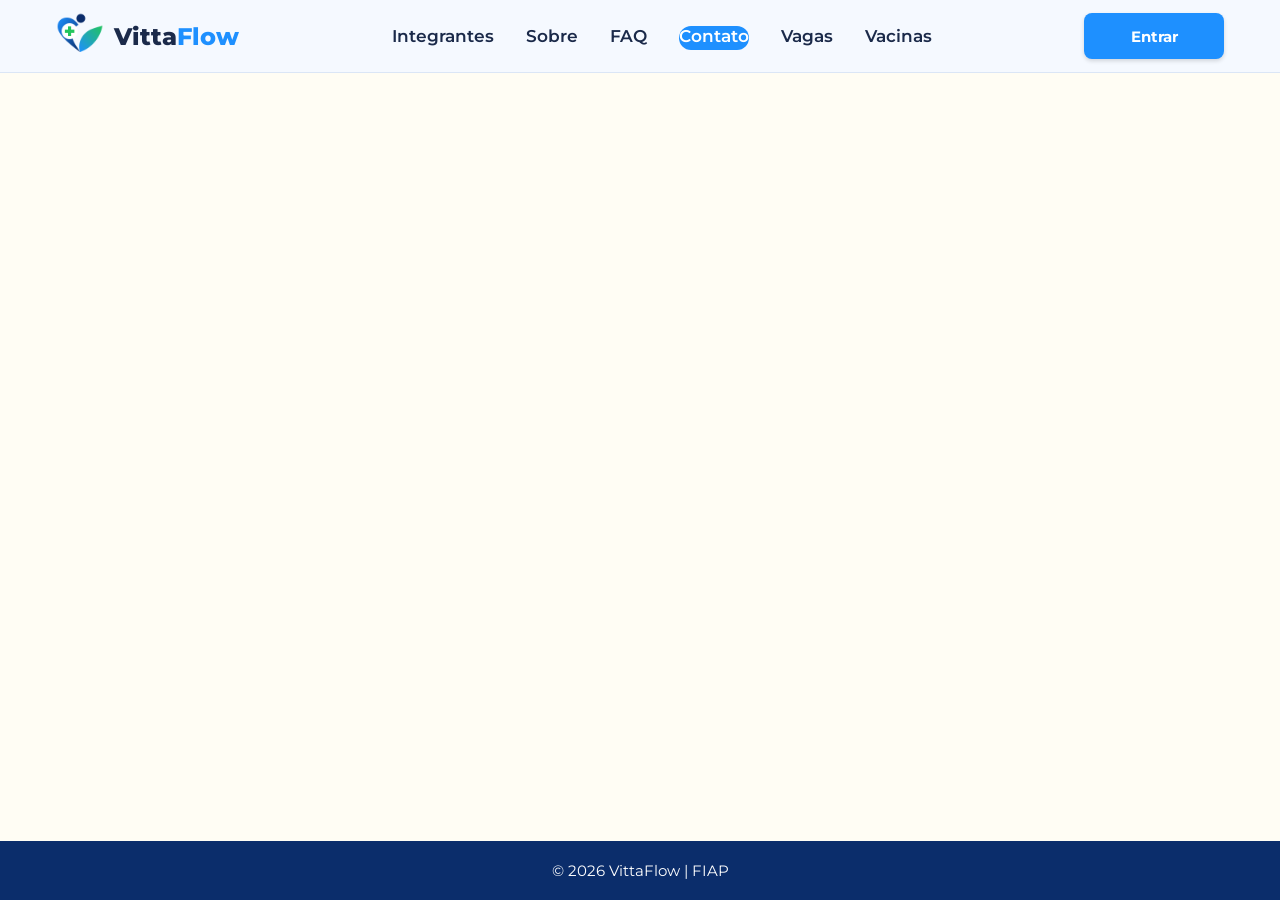
==== contato.html @ a1d6f842 "Esqueleto" ====
<!DOCTYPE html>
<html lang="pt-BR">

<head>
    <meta charset="UTF-8">
    <meta name="viewport" content="width=device-width, initial-scale=1.0">
    <link rel="stylesheet" href="./css/style.css">
    <link rel="icon" type="image/x-icon" href="img/icon.ico">
    <link rel="preconnect" href="https://fonts.googleapis.com">
    <link rel="preconnect" href="https://fonts.gstatic.com" crossorigin>
    <link href="https://fonts.googleapis.com/css2?family=Montserrat:wght@400;600;700;800&display=swap" rel="stylesheet">
    <link rel="stylesheet" href="https://cdnjs.cloudflare.com/ajax/libs/font-awesome/6.5.2/css/all.min.css">
    <title>VittaFlow - Contato</title>
</head>

<body>
    <header>
        <div class="logo">
            <a href="index.html"><img src="./assets/icons/logo.png" alt="Logo VittaFlow" class="logoImg"></a>
            <span>Vitta<p>Flow</p></span>
        </div>

        <button class="btn-menu" id="btn-menu" aria-label="Abrir menu">
            <span></span>
            <span></span>
            <span></span>
        </button>

        <nav class="menu-centro" id="menu-centro">
            <ul>
                <li><a href="./integrantes.html">Integrantes</a></li>
                <li><a href="./sobre.html">Sobre</a></li>
                <li><a href="./faq.html">FAQ</a></li>
                <li><a href="./contato.html" class="ativo">Contato</a></li>
                <li><a href="./vagas.html">Vagas</a></li>
                <li><a href="./vacinas.html">Vacinas</a></li>
            </ul>
        </nav>

        <div class="botoes-direita">
            <a href="login.html"><button>Entrar</button></a>
        </div>
    </header>

    <main>
        
    </main>

    <footer>
        <p>© 2026 VittaFlow | FIAP</p>
    </footer>

    <script src="./js/script.js"></script>
</body>

</html>
---- css/style.css ----
* {
  margin: 0;
  padding: 0;
  box-sizing: border-box;
}


:root {
  --azul-saude: #0B2D6B;
  --azul-tech: #1E90FF;
  --verde-vida: #22C55E;
  --fundo: #FFFDF4;
  --card: #FBEBC8;
  --cinza-claro: #F5F9FF;
  --branco: #ffffff;
  --texto: #1b2a4a;
  --texto-suave: #55627f;

}

body {
  font-family: "Montserrat", sans-serif;
  color: var(--texto);
  background-color: var(--fundo);
  min-height: 100vh;
  display: flex;
  flex-direction: column;
}

a {
  color: inherit;
  text-decoration: none;
}

ul {
  display: inline-flex;
  list-style: none;
}

header {
  background-color: var(--cinza-claro);
  display: flex;
  justify-content: space-between;
  align-items: center;
  width: 100%;
  padding: 12px 56px;
  border-bottom: 1px solid #dbe6f6;
}

.logo {
  display: flex;
  align-items: center;
  gap: 10px;
}

.logo span {
  display: flex;
  font-size: 1.5rem;
  font-weight: 800;
}

.logo span p {
  color: var(--azul-tech);
}

.logoImg {
  width: 3rem;
  height: auto;
}

.menu-centro {
  display: flex;
  gap: 15px;
  color: var(--texto);
}

header ul {
  gap: 32px;
  color: var(--texto);
  font-size: 17px;
  font-weight: 600;
}

.menu-centro a {
  padding-bottom: 4px;
  transition: 0.3s;
}

.menu-centro a:hover {
  color: var(--laranja);
}

.menu-centro .ativo {
  width: 10px;
  height: 10px;
  background-color: var(--azul-tech);
  color: white;
  border-radius: 25px;
}

.menu-centro .ativo:hover{
  background-color: var(--azul-saude);
  color: white;
}
.botoes-direita {
  display: flex;
  align-items: center;
}

button {
  width: 140px;
  height: 46px;
  border-radius: 8px;
  background-color: var(--azul-tech);
  font-family: inherit;
  font-size: 15px;
  color: var(--branco);
  font-weight: 700;
  cursor: pointer;
  border: none;
  box-shadow: 0 2px 4px rgba(0,0,0,0.15);
  transition: background-color 0.2s, transform 0.2s;
}

button:hover {
  background-color: #1479dc;
  transform: translateY(-2px);
}

main {
  flex: 1;
  display: flex;
  flex-direction: column;
}

.container1 {
  display: flex;
  justify-content: space-between;
  align-items: center;
  gap: 50px;
  background: linear-gradient(180deg, #ffffff 0%, #fffbe6 100%);
  padding: 60px 56px;
}

.texto {
  display: flex;
  flex-direction: column;
  max-width: 640px;
  gap: 20px;
}

.texto h1 {
  font-size: 40px;
  line-height: 1.2;
  font-weight: 800;
  color: var(--azul-saude);
}

.texto h3 {
  font-size: 20px;
  font-weight: 400;
  line-height: 1.5;
  color: var(--texto-suave);
}

footer {
  background-color: var(--azul-saude);
  color: var(--branco);
  text-align: center;
  padding: 20px;
  font-size: 14px;
}

footer p {
  margin: 0;
  font-size: 0.95rem;
}

/* =====================================================
   RESPONSIVIDADE (Menu Hambúrguer, Tablet e Mobile)
   ===================================================== */
.btn-menu {
  display: none;
  flex-direction: column;
  justify-content: center;
  align-items: center;
  gap: 5px;
  width: 44px;
  height: 44px;
  padding: 0;
  background: transparent;
  border: none;
  box-shadow: none;
  border-radius: 8px;
}

.btn-menu span {
  display: block;
  width: 24px;
  height: 3px;
  background-color: var(--texto);
  border-radius: 2px;
  transition: transform 0.3s, opacity 0.3s;
}

.btn-menu.aberto span:nth-child(1) {
  transform: translateY(8px) rotate(45deg);
}

.btn-menu.aberto span:nth-child(2) {
  opacity: 0;
}

.btn-menu.aberto span:nth-child(3) {
  transform: translateY(-8px) rotate(-45deg);
}

a:focus-visible,
button:focus-visible,
input:focus-visible {
  outline: 3px solid var(--laranja);
  outline-offset: 2px;
}

/* ===== TABLET e ABAIXO (até 991px) ===== */
@media (max-width: 991px) {
  header {
    position: relative;
    padding: 12px 24px;
  }

  .btn-menu {
    display: flex;
  }

  .menu-centro {
    display: none;
    position: absolute;
    top: 100%;
    left: 0;
    width: 100%;
    z-index: 100;
    padding: 12px 24px 20px;
    background-color: var(--cinza-claro);
    border-top: 1px solid rgba(0, 0, 0, 0.12);
    box-shadow: 0 8px 14px rgba(0, 0, 0, 0.15);
  }

  .menu-centro.aberto {
    display: flex;
  }

  header ul {
    display: flex;
    flex-direction: column;
    gap: 8px;
    width: 100%;
  }

  .menu-centro a {
    display: block;
    padding: 10px 4px;
  }

  .menu-centro .ativo {
    border-bottom: none;
    border-left: 4px solid var(--laranja);
    padding-left: 12px;
  }

  .container1 {
    padding: 40px 24px;
  }
}

/* ===== MOBILE (até 767px) ===== */
@media (max-width: 767px) {
  header {
    padding: 10px 16px;
  }

  .logoImg {
    width: 2.4rem;
  }

  .logo span {
    font-size: 1.2rem;
  }

  .botoes-direita button {
    width: auto;
    height: 38px;
    padding: 0 12px;
    font-size: 13px;
  }

  .texto h1 {
    font-size: 1.75rem;
  }

  .texto h3 {
    font-size: 1rem;
  }

  .container1 {
    padding: 30px 16px;
  }

  footer {
    padding: 16px;
  }
}
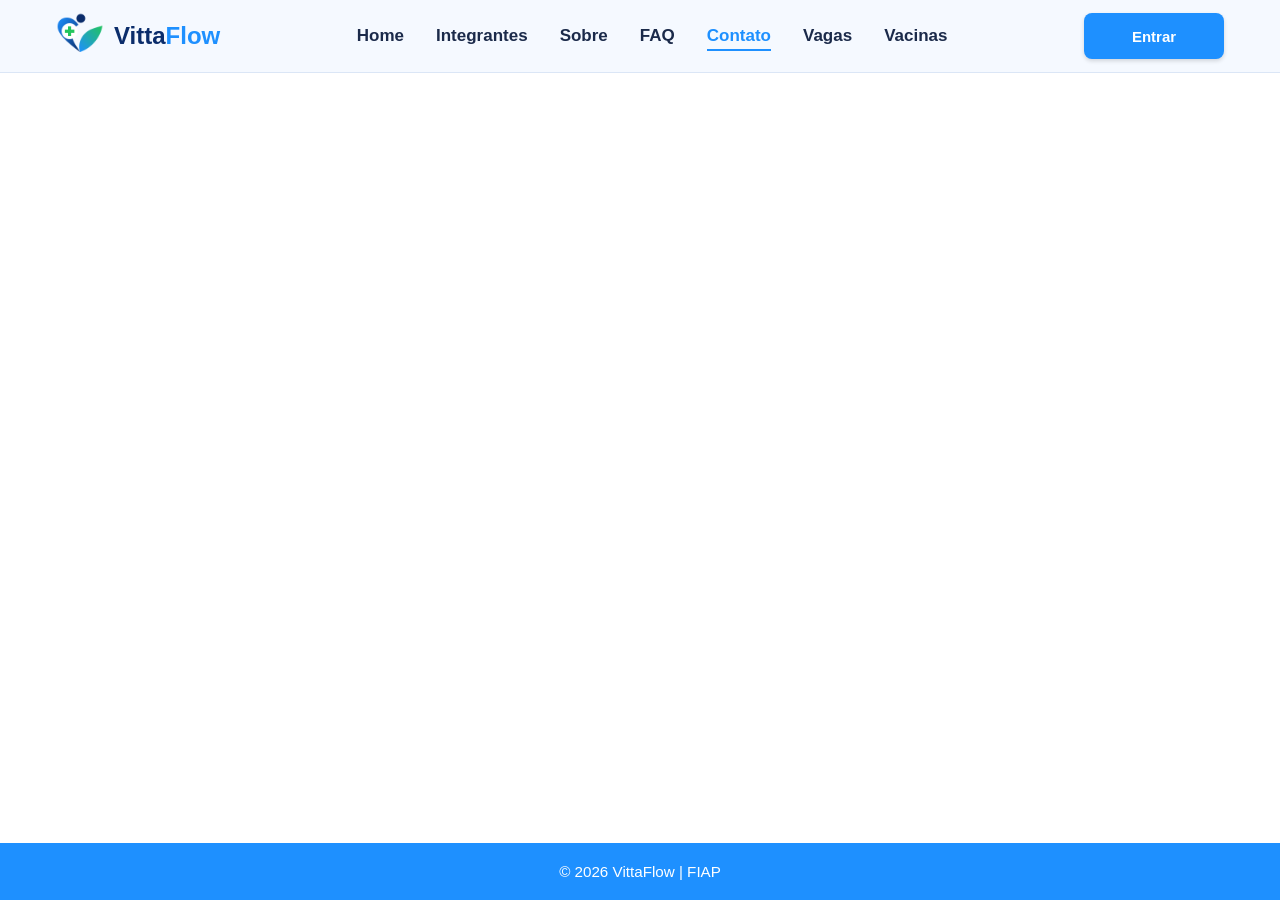
==== commit 02aa5c15: "Home e Integrantes" ====
--- a/contato.html
+++ b/contato.html
@@ -5,12 +5,9 @@
     <meta charset="UTF-8">
     <meta name="viewport" content="width=device-width, initial-scale=1.0">
     <link rel="stylesheet" href="./css/style.css">
-    <link rel="icon" type="image/x-icon" href="img/icon.ico">
+    <link rel="icon" type="image/x-icon" href="assets/icons/logo.ico">
     <link rel="preconnect" href="https://fonts.googleapis.com">
-    <link rel="preconnect" href="https://fonts.gstatic.com" crossorigin>
-    <link href="https://fonts.googleapis.com/css2?family=Montserrat:wght@400;600;700;800&display=swap" rel="stylesheet">
-    <link rel="stylesheet" href="https://cdnjs.cloudflare.com/ajax/libs/font-awesome/6.5.2/css/all.min.css">
-    <title>VittaFlow - Contato</title>
+    <title>VittaFlow | Home</title>
 </head>
 
 <body>
@@ -20,7 +17,8 @@
             <span>Vitta<p>Flow</p></span>
         </div>
 
-        <button class="btn-menu" id="btn-menu" aria-label="Abrir menu">
+        <button class="btn-menu" id="btn-menu" aria-label="Abrir menu" aria-expanded="false"
+            aria-controls="menu-centro">
             <span></span>
             <span></span>
             <span></span>
@@ -28,6 +26,7 @@
 
         <nav class="menu-centro" id="menu-centro">
             <ul>
+                <li><a href="./index.html">Home</a></li>
                 <li><a href="./integrantes.html">Integrantes</a></li>
                 <li><a href="./sobre.html">Sobre</a></li>
                 <li><a href="./faq.html">FAQ</a></li>
@@ -38,19 +37,17 @@
         </nav>
 
         <div class="botoes-direita">
-            <a href="login.html"><button>Entrar</button></a>
+            <a href="./login.html" class="btn">Entrar</a>
         </div>
     </header>
 
     <main>
-        
+    
     </main>
 
     <footer>
         <p>© 2026 VittaFlow | FIAP</p>
     </footer>
-
-    <script src="./js/script.js"></script>
 </body>
 
 </html>
--- a/css/style.css
+++ b/css/style.css
@@ -4,24 +4,25 @@
   box-sizing: border-box;
 }
 
-
 :root {
   --azul-saude: #0B2D6B;
   --azul-tech: #1E90FF;
+  --azul-hover: #1479dc;
   --verde-vida: #22C55E;
-  --fundo: #FFFDF4;
   --card: #FBEBC8;
   --cinza-claro: #F5F9FF;
   --branco: #ffffff;
   --texto: #1b2a4a;
   --texto-suave: #55627f;
-
-}
+  --borda: #dbe6f6;
+}
+
+
 
 body {
   font-family: "Montserrat", sans-serif;
   color: var(--texto);
-  background-color: var(--fundo);
+  background-attachment: fixed;
   min-height: 100vh;
   display: flex;
   flex-direction: column;
@@ -37,41 +38,24 @@
   list-style: none;
 }
 
+h2 {
+  font-size: 30px;
+  font-weight: 800;
+  color: var(--azul-saude);
+}
+
+/* Header & Navegação */
 header {
+  position: sticky;
+  top: 0;
+  z-index: 100;
   background-color: var(--cinza-claro);
   display: flex;
   justify-content: space-between;
   align-items: center;
   width: 100%;
   padding: 12px 56px;
-  border-bottom: 1px solid #dbe6f6;
-}
-
-.logo {
-  display: flex;
-  align-items: center;
-  gap: 10px;
-}
-
-.logo span {
-  display: flex;
-  font-size: 1.5rem;
-  font-weight: 800;
-}
-
-.logo span p {
-  color: var(--azul-tech);
-}
-
-.logoImg {
-  width: 3rem;
-  height: auto;
-}
-
-.menu-centro {
-  display: flex;
-  gap: 15px;
-  color: var(--texto);
+  border-bottom: 1px solid var(--borda);
 }
 
 header ul {
@@ -81,35 +65,68 @@
   font-weight: 600;
 }
 
+.logo {
+  display: flex;
+  align-items: center;
+  gap: 10px;
+}
+
+.logo span {
+  display: flex;
+  font-size: 1.5rem;
+  font-weight: 800;
+  color: var(--azul-saude);
+}
+
+.logo span p {
+  color: var(--azul-tech);
+}
+
+.logoImg {
+  width: 3rem;
+  height: auto;
+}
+
+.menu-centro {
+  display: flex;
+  gap: 15px;
+  color: var(--texto);
+}
+
 .menu-centro a {
   padding-bottom: 4px;
-  transition: 0.3s;
+  border-bottom: 2px solid transparent;
+  transition: color 0.2s, border-color 0.2s;
 }
 
 .menu-centro a:hover {
-  color: var(--laranja);
-}
-
-.menu-centro .ativo {
-  width: 10px;
-  height: 10px;
-  background-color: var(--azul-tech);
-  color: white;
-  border-radius: 25px;
-}
-
-.menu-centro .ativo:hover{
-  background-color: var(--azul-saude);
-  color: white;
-}
+  color: var(--azul-tech);
+}
+
+.menu-centro a.ativo {
+  color: var(--azul-tech);
+  border-bottom-color: var(--azul-tech);
+}
+
 .botoes-direita {
   display: flex;
   align-items: center;
 }
 
-button {
-  width: 140px;
+.destaque {
+  color: var(--azul-tech);
+}
+
+/* Botões */
+button,
+.btn {
+  display: inline-flex;
+  justify-content: center;
+  align-items: center;
+  gap: 8px;
+  min-width: 140px;
   height: 46px;
+  padding: 0 24px;
   border-radius: 8px;
   background-color: var(--azul-tech);
   font-family: inherit;
@@ -118,67 +135,48 @@
   font-weight: 700;
   cursor: pointer;
   border: none;
-  box-shadow: 0 2px 4px rgba(0,0,0,0.15);
+  box-shadow: 0 2px 4px rgba(0, 0, 0, 0.15);
   transition: background-color 0.2s, transform 0.2s;
 }
 
-button:hover {
-  background-color: #1479dc;
-  transform: translateY(-2px);
-}
-
-main {
-  flex: 1;
-  display: flex;
-  flex-direction: column;
-}
-
-.container1 {
-  display: flex;
-  justify-content: space-between;
-  align-items: center;
-  gap: 50px;
-  background: linear-gradient(180deg, #ffffff 0%, #fffbe6 100%);
-  padding: 60px 56px;
-}
-
-.texto {
-  display: flex;
-  flex-direction: column;
-  max-width: 640px;
-  gap: 20px;
-}
-
-.texto h1 {
-  font-size: 40px;
-  line-height: 1.2;
-  font-weight: 800;
+button:hover,
+.btn:hover {
+  background-color: var(--azul-hover);
+  transform: translateY(-1px);
+}
+
+.btn-secundario {
+  background-color: transparent;
+  color: var(--azul-tech);
+  border: 2px solid var(--azul-tech);
+  box-shadow: none;
+}
+
+.btn-secundario:hover {
+  background-color: var(--azul-tech);
+  color: var(--branco);
+}
+
+.btn-claro {
+  background-color: var(--branco);
   color: var(--azul-saude);
 }
 
-.texto h3 {
-  font-size: 20px;
-  font-weight: 400;
-  line-height: 1.5;
-  color: var(--texto-suave);
-}
-
-footer {
-  background-color: var(--azul-saude);
-  color: var(--branco);
-  text-align: center;
-  padding: 20px;
-  font-size: 14px;
-}
-
-footer p {
-  margin: 0;
-  font-size: 0.95rem;
-}
-
-/* =====================================================
-   RESPONSIVIDADE (Menu Hambúrguer, Tablet e Mobile)
-   ===================================================== */
+.btn-claro:hover {
+  background-color: var(--cinza-claro);
+}
+
+.grupo-botoes {
+  display: flex;
+  flex-wrap: wrap;
+  gap: 16px;
+  margin-top: 8px;
+}
+
+.grupo-centro {
+  justify-content: center;
+}
+
 .btn-menu {
   display: none;
   flex-direction: column;
@@ -186,12 +184,18 @@
   align-items: center;
   gap: 5px;
   width: 44px;
+  min-width: 44px;
   height: 44px;
   padding: 0;
   background: transparent;
   border: none;
   box-shadow: none;
   border-radius: 8px;
+}
+
+.btn-menu:hover {
+  background: transparent;
+  transform: none;
 }
 
 .btn-menu span {
@@ -215,20 +219,399 @@
   transform: translateY(-8px) rotate(-45deg);
 }
 
+/* Layout Principal (Main / Hero) */
+main {
+  flex: 1;
+  display: flex;
+  flex-direction: column;
+}
+
+.container1 {
+  display: flex;
+  justify-content: space-between;
+  align-items: center;
+  gap: 50px;
+  background: #ffffff;
+  padding: 60px 56px;
+}
+
+.texto {
+  display: flex;
+  flex-direction: column;
+  max-width: 640px;
+  gap: 20px;
+}
+
+.texto h1 {
+  font-size: 40px;
+  line-height: 1.2;
+  font-weight: 800;
+  color: var(--azul-saude);
+}
+
+.texto h3 {
+  font-size: 20px;
+  font-weight: 400;
+  line-height: 1.5;
+  color: var(--texto-suave);
+}
+
+.ilustracao {
+  position: relative;
+  display: flex;
+  justify-content: center;
+  align-items: center;
+  width: 420px;
+  min-height: 320px;
+  background-color: var(--cinza-claro);
+  border-radius: 16px;
+  flex-shrink: 0;
+}
+
+.img-hero {
+  width: 100%;
+  height: auto;
+  border-radius: 16px;
+}
+
+/* Faixa de Funcionalidades */
+.funcionalidades {
+  display: flex;
+  justify-content: space-around;
+  align-items: flex-start;
+  flex-wrap: wrap;
+  gap: 20px;
+  padding: 40px 56px;
+  background-color: var(--branco);
+  border-top: 1px solid var(--borda);
+}
+
+.item-func {
+  display: flex;
+  flex-direction: column;
+  align-items: center;
+  gap: 12px;
+  width: 150px;
+  text-align: center;
+}
+
+.item-func img {
+  width: 48px;
+  height: 48px;
+  object-fit: contain;
+  transition: transform 0.3s;
+}
+
+.item-func p {
+  font-size: 15px;
+  font-weight: 600;
+  color: var(--texto);
+}
+
+.item-func:hover img {
+  transform: scale(1.1);
+}
+
+/* Seções genéricas */
+.secao {
+  padding: 64px 56px;
+}
+
+.secao-cabecalho {
+  max-width: 720px;
+  margin: 0 auto 40px;
+  text-align: center;
+}
+
+.secao-cabecalho p {
+  margin-top: 12px;
+  font-size: 18px;
+  line-height: 1.6;
+  color: var(--texto-suave);
+}
+
+.secao-problema {
+  background-color: var(--cinza-claro);
+}
+
+.cards {
+  display: grid;
+  grid-template-columns: repeat(3, 1fr);
+  gap: 24px;
+  max-width: 1100px;
+  margin: 0 auto;
+}
+
+.card {
+  background-color: var(--branco);
+  border: 1px solid var(--borda);
+  border-radius: 16px;
+  padding: 28px 24px;
+  box-shadow: 0 4px 12px rgba(11, 45, 107, 0.06);
+  transition: transform 0.2s, box-shadow 0.2s;
+}
+
+.card:hover {
+  transform: translateY(-4px);
+  box-shadow: 0 8px 20px rgba(11, 45, 107, 0.12);
+}
+
+.card i {
+  font-size: 2rem;
+  color: var(--azul-tech);
+  margin-bottom: 16px;
+}
+
+.card h3 {
+  font-size: 19px;
+  color: var(--azul-saude);
+  margin-bottom: 8px;
+}
+
+.card p {
+  line-height: 1.6;
+  color: var(--texto-suave);
+}
+
+/* Como funciona */
+.secao-passos {
+  background-color: var(--branco);
+}
+
+.passos {
+  display: grid;
+  grid-template-columns: repeat(3, 1fr);
+  gap: 24px;
+  max-width: 1100px;
+  margin: 0 auto;
+  list-style: none;
+}
+
+.passo {
+  text-align: center;
+  padding: 0 12px;
+}
+
+.numero {
+  display: inline-flex;
+  justify-content: center;
+  align-items: center;
+  width: 56px;
+  height: 56px;
+  margin-bottom: 16px;
+  border-radius: 50%;
+  background-color: var(--azul-tech);
+  color: var(--branco);
+  font-size: 24px;
+  font-weight: 800;
+}
+
+.passo h3 {
+  font-size: 19px;
+  color: var(--azul-saude);
+  margin-bottom: 8px;
+}
+
+.passo p {
+  line-height: 1.6;
+  color: var(--texto-suave);
+}
+
+/* Público */
+.secao-publico {
+  background-color: var(--cinza-claro);
+}
+
+.publico {
+  display: flex;
+  align-items: center;
+  justify-content: space-between;
+  gap: 48px;
+  max-width: 1100px;
+  margin: 0 auto;
+}
+
+.publico-texto {
+  max-width: 560px;
+}
+
+.publico-texto p {
+  margin: 12px 0 20px;
+  font-size: 17px;
+  line-height: 1.6;
+  color: var(--texto-suave);
+}
+
+.lista-check {
+  display: flex;
+  flex-direction: column;
+  gap: 12px;
+  font-weight: 600;
+}
+
+.lista-check i {
+  color: var(--verde-vida);
+  margin-right: 8px;
+}
+
+.publico-selos {
+  display: grid;
+  grid-template-columns: repeat(2, 1fr);
+  gap: 16px;
+}
+
+.selo {
+  display: flex;
+  flex-direction: column;
+  align-items: center;
+  justify-content: center;
+  gap: 10px;
+  width: 160px;
+  height: 130px;
+  background-color: var(--card);
+  border-radius: 16px;
+  font-weight: 700;
+  color: var(--azul-saude);
+  text-align: center;
+  padding: 8px;
+}
+
+.selo i {
+  font-size: 2rem;
+}
+
+/* LGPD */
+.secao-lgpd {
+  background-color: var(--branco);
+  padding: 40px 56px;
+}
+
+.lgpd {
+  display: flex;
+  align-items: center;
+  gap: 24px;
+  max-width: 900px;
+  margin: 0 auto;
+  padding: 28px 32px;
+  border: 2px solid var(--verde-vida);
+  border-radius: 16px;
+  background-color: #f1fdf5;
+}
+
+.lgpd > i {
+  font-size: 3rem;
+  color: var(--verde-vida);
+}
+
+.lgpd h2 {
+  font-size: 22px;
+  margin-bottom: 6px;
+}
+
+.lgpd p {
+  line-height: 1.6;
+  color: var(--texto-suave);
+}
+
+/* Chamada final */
+.secao-cta {
+  text-align: center;
+  background-color: var(--azul-saude);
+  color: var(--branco);
+}
+
+.secao-cta h2 {
+  color: var(--branco);
+}
+
+.secao-cta p {
+  margin: 12px 0 24px;
+  font-size: 18px;
+  opacity: 0.9;
+}
+
+/* Footer */
+footer {
+  background-color: var(--azul-tech);
+  color: var(--branco);
+  text-align: center;
+  padding: 20px;
+  font-size: 14px;
+}
+
+footer p {
+  margin: 0;
+  font-size: 0.95rem;
+}
+
+/* Animação de entrada */
+.reveal {
+  opacity: 0;
+  transform: translateY(20px);
+  transition: opacity 0.6s ease, transform 0.6s ease;
+}
+
+.reveal.visivel {
+  opacity: 1;
+  transform: none;
+}
+
+/* Acessibilidade */
 a:focus-visible,
-button:focus-visible,
-input:focus-visible {
-  outline: 3px solid var(--laranja);
+button:focus-visible {
+  outline: 3px solid var(--verde-vida);
   outline-offset: 2px;
 }
 
-/* ===== TABLET e ABAIXO (até 991px) ===== */
-@media (max-width: 991px) {
+@media (prefers-reduced-motion: reduce) {
+  html {
+    scroll-behavior: auto;
+  }
+
+  .reveal {
+    opacity: 1;
+    transform: none;
+    transition: none;
+  }
+}
+
+/* Tablet */
+@media (max-width: 992px) {
   header {
-    position: relative;
     padding: 12px 24px;
   }
 
+  header ul {
+    gap: 18px;
+    font-size: 15px;
+  }
+
+  .container1 {
+    padding: 48px 24px;
+    gap: 32px;
+  }
+
+  .ilustracao {
+    width: 340px;
+  }
+
+  .secao {
+    padding: 48px 24px;
+  }
+
+  .cards,
+  .passos {
+    grid-template-columns: 1fr;
+    max-width: 520px;
+  }
+
+  .publico {
+    flex-direction: column;
+  }
+}
+
+/* Celular */
+@media (max-width: 768px) {
   .btn-menu {
     display: flex;
   }
@@ -238,75 +621,73 @@
     position: absolute;
     top: 100%;
     left: 0;
-    width: 100%;
-    z-index: 100;
-    padding: 12px 24px 20px;
+    right: 0;
     background-color: var(--cinza-claro);
-    border-top: 1px solid rgba(0, 0, 0, 0.12);
-    box-shadow: 0 8px 14px rgba(0, 0, 0, 0.15);
+    border-bottom: 1px solid var(--borda);
+    padding: 16px 24px;
+    box-shadow: 0 8px 16px rgba(0, 0, 0, 0.08);
   }
 
   .menu-centro.aberto {
-    display: flex;
-  }
-
-  header ul {
+    display: block;
+  }
+
+  .menu-centro ul {
     display: flex;
     flex-direction: column;
-    gap: 8px;
+    gap: 16px;
+  }
+
+  .botoes-direita {
+    display: none;
+  }
+
+  header {
+    justify-content: space-between;
+  }
+
+  .container1 {
+    flex-direction: column;
+    text-align: center;
+  }
+
+  .texto {
+    align-items: center;
+  }
+
+  .texto h1 {
+    font-size: 30px;
+  }
+
+  .texto h3 {
+    font-size: 17px;
+  }
+
+  .ilustracao {
     width: 100%;
-  }
-
-  .menu-centro a {
-    display: block;
-    padding: 10px 4px;
-  }
-
-  .menu-centro .ativo {
-    border-bottom: none;
-    border-left: 4px solid var(--laranja);
-    padding-left: 12px;
-  }
-
-  .container1 {
-    padding: 40px 24px;
-  }
-}
-
-/* ===== MOBILE (até 767px) ===== */
-@media (max-width: 767px) {
-  header {
-    padding: 10px 16px;
-  }
-
-  .logoImg {
-    width: 2.4rem;
-  }
-
-  .logo span {
-    font-size: 1.2rem;
-  }
-
-  .botoes-direita button {
-    width: auto;
-    height: 38px;
-    padding: 0 12px;
-    font-size: 13px;
-  }
-
-  .texto h1 {
-    font-size: 1.75rem;
-  }
-
-  .texto h3 {
-    font-size: 1rem;
-  }
-
-  .container1 {
-    padding: 30px 16px;
-  }
-
-  footer {
-    padding: 16px;
+    max-width: 360px;
+    min-height: 240px;
+  }
+
+  .funcionalidades {
+    padding: 32px 24px;
+  }
+
+  h2 {
+    font-size: 24px;
+  }
+
+  .lgpd {
+    flex-direction: column;
+    text-align: center;
+    padding: 24px 20px;
+  }
+
+  .secao-lgpd {
+    padding: 32px 24px;
+  }
+
+  .selo {
+    width: 140px;
   }
 }
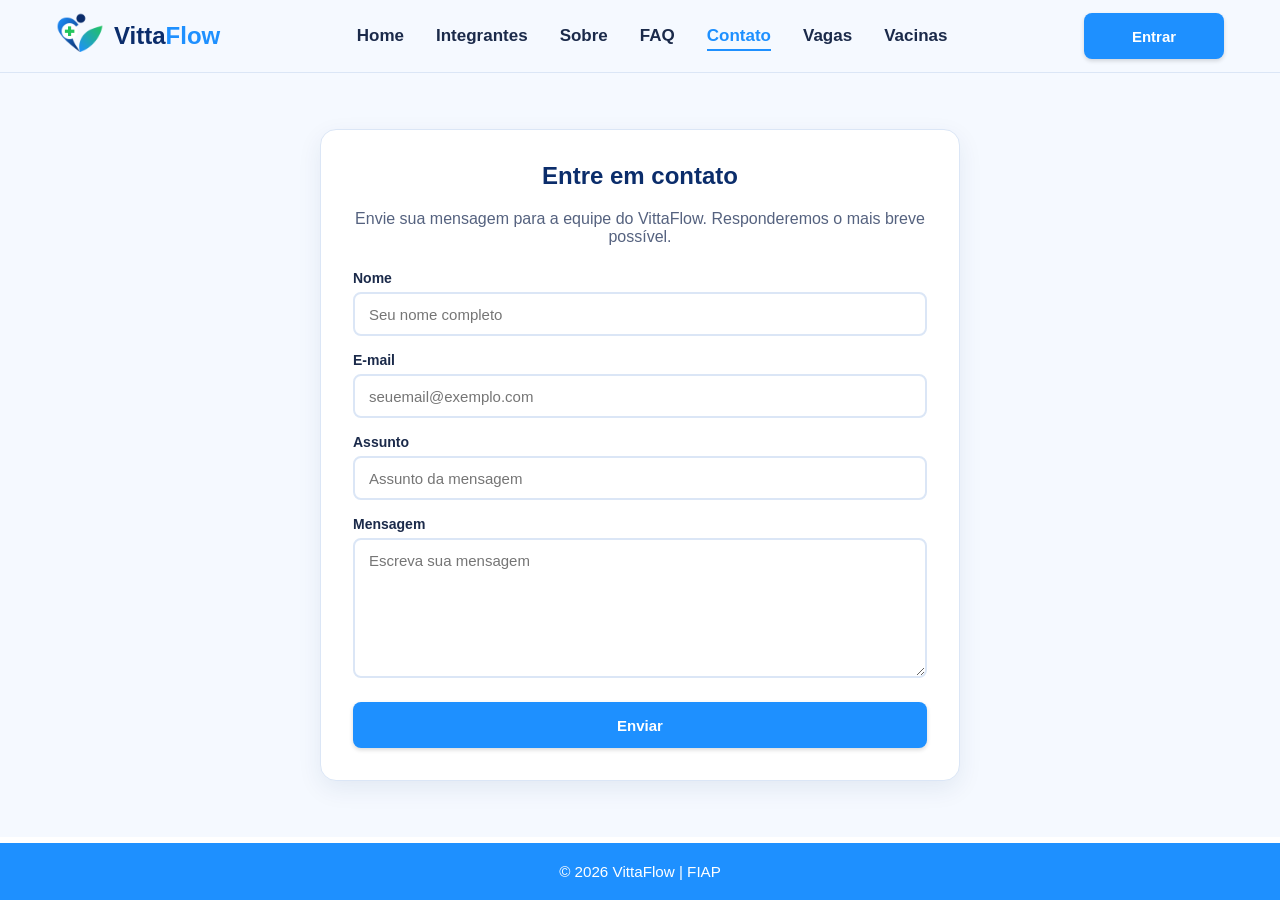
==== commit c188ad1a: "adiciona contato" ====
--- a/contato.html
+++ b/contato.html
@@ -4,10 +4,12 @@
 <head>
     <meta charset="UTF-8">
     <meta name="viewport" content="width=device-width, initial-scale=1.0">
+    <meta name="description" content="Entre em contato com a equipe do VittaFlow. Envie dúvidas, sugestões ou mensagens.">
     <link rel="stylesheet" href="./css/style.css">
+    <link rel="stylesheet" href="./css/contato.css">
     <link rel="icon" type="image/x-icon" href="assets/icons/logo.ico">
     <link rel="preconnect" href="https://fonts.googleapis.com">
-    <title>VittaFlow | Home</title>
+    <title>Contato | VittaFlow</title>
 </head>
 
 <body>
@@ -33,21 +35,51 @@
                 <li><a href="./contato.html" class="ativo">Contato</a></li>
                 <li><a href="./vagas.html">Vagas</a></li>
                 <li><a href="./vacinas.html">Vacinas</a></li>
+                <li class="menu-login"><a href="login.html" class="btn">Entrar</a></li>
             </ul>
         </nav>
 
         <div class="botoes-direita">
-            <a href="./login.html" class="btn">Entrar</a>
+            <a href="login.html" class="btn">Entrar</a>
         </div>
     </header>
 
     <main>
-    
+        <section class="secao-contato">
+            <form class="form-contato" action="#" method="post">
+                <h2>Entre em contato</h2>
+                <p>Envie sua mensagem para a equipe do VittaFlow. Responderemos o mais breve possível.</p>
+
+                <label for="nome">
+                    Nome
+                    <input type="text" id="nome" name="nome" placeholder="Seu nome completo" required>
+                </label>
+
+                <label for="email">
+                    E-mail
+                    <input type="email" id="email" name="email" placeholder="seuemail@exemplo.com" required>
+                </label>
+
+                <label for="assunto">
+                    Assunto
+                    <input type="text" id="assunto" name="assunto" placeholder="Assunto da mensagem" required>
+                </label>
+
+                <label for="mensagem">
+                    Mensagem
+                    <textarea id="mensagem" name="mensagem" placeholder="Escreva sua mensagem" required></textarea>
+                </label>
+
+                <button type="submit" class="btn">Enviar</button>
+            </form>
+        </section>
     </main>
 
     <footer>
         <p>© 2026 VittaFlow | FIAP</p>
     </footer>
+
+    <script src="./js/script.js"></script>
 </body>
 
-</html>+</html>
--- a/css/style.css
+++ b/css/style.css
@@ -106,6 +106,10 @@
 .menu-centro a.ativo {
   color: var(--azul-tech);
   border-bottom-color: var(--azul-tech);
+}
+
+.menu-login {
+  display: none;
 }
 
 .botoes-direita {
@@ -136,13 +140,11 @@
   cursor: pointer;
   border: none;
   box-shadow: 0 2px 4px rgba(0, 0, 0, 0.15);
-  transition: background-color 0.2s, transform 0.2s;
 }
 
 button:hover,
 .btn:hover {
   background-color: var(--azul-hover);
-  transform: translateY(-1px);
 }
 
 .btn-secundario {
@@ -207,17 +209,6 @@
   transition: transform 0.3s, opacity 0.3s;
 }
 
-.btn-menu.aberto span:nth-child(1) {
-  transform: translateY(8px) rotate(45deg);
-}
-
-.btn-menu.aberto span:nth-child(2) {
-  opacity: 0;
-}
-
-.btn-menu.aberto span:nth-child(3) {
-  transform: translateY(-8px) rotate(-45deg);
-}
 
 /* Layout Principal (Main / Hero) */
 main {
@@ -265,7 +256,6 @@
   min-height: 320px;
   background-color: var(--cinza-claro);
   border-radius: 16px;
-  flex-shrink: 0;
 }
 
 .img-hero {
@@ -332,6 +322,7 @@
 
 .secao-problema {
   background-color: var(--cinza-claro);
+  padding-bottom: 32px;
 }
 
 .cards {
@@ -376,6 +367,8 @@
 /* Como funciona */
 .secao-passos {
   background-color: var(--branco);
+  padding-top: 32px;
+  padding-bottom: 32px;
 }
 
 .passos {
@@ -420,6 +413,7 @@
 /* Público */
 .secao-publico {
   background-color: var(--cinza-claro);
+  padding-top: 32px;
 }
 
 .publico {
@@ -478,6 +472,13 @@
 
 .selo i {
   font-size: 2rem;
+  color: var(--azul-tech);
+}
+
+.selo img {
+  width: 48px;
+  height: 48px;
+  object-fit: contain;
 }
 
 /* LGPD */
@@ -597,6 +598,19 @@
 
   .secao {
     padding: 48px 24px;
+  }
+
+  .secao-problema {
+    padding-bottom: 24px;
+  }
+
+  .secao-passos {
+    padding-top: 24px;
+    padding-bottom: 24px;
+  }
+
+  .secao-publico {
+    padding-top: 24px;
   }
 
   .cards,
@@ -638,6 +652,15 @@
     gap: 16px;
   }
 
+  .menu-login {
+    display: block;
+    margin-top: 8px;
+  }
+
+  .menu-login .btn {
+    width: 100%;
+  }
+
   .botoes-direita {
     display: none;
   }
@@ -664,9 +687,7 @@
   }
 
   .ilustracao {
-    width: 100%;
-    max-width: 360px;
-    min-height: 240px;
+    display: none;
   }
 
   .funcionalidades {
@@ -683,6 +704,19 @@
     padding: 24px 20px;
   }
 
+  .secao-problema {
+    padding-bottom: 24px;
+  }
+
+  .secao-passos {
+    padding-top: 24px;
+    padding-bottom: 24px;
+  }
+
+  .secao-publico {
+    padding-top: 24px;
+  }
+
   .secao-lgpd {
     padding: 32px 24px;
   }
@@ -690,4 +724,4 @@
   .selo {
     width: 140px;
   }
-}+}
--- a/css/contato.css
+++ b/css/contato.css
@@ -0,0 +1,80 @@
+/* Formulário de contato */
+.secao-contato {
+  display: flex;
+  justify-content: center;
+  padding: 56px 24px;
+  background-color: var(--cinza-claro);
+}
+
+.form-contato {
+  width: 100%;
+  max-width: 640px;
+  background-color: var(--branco);
+  border: 1px solid var(--borda);
+  border-radius: 16px;
+  box-shadow: 0 8px 24px rgba(11, 45, 107, 0.08);
+  padding: 32px;
+  display: flex;
+  flex-direction: column;
+  gap: 16px;
+}
+
+.form-contato h2 {
+  font-size: 24px;
+  text-align: center;
+  margin-bottom: 4px;
+}
+
+.form-contato p {
+  text-align: center;
+  color: var(--texto-suave);
+  margin-bottom: 8px;
+}
+
+.form-contato label {
+  display: flex;
+  flex-direction: column;
+  gap: 6px;
+  font-weight: 600;
+  font-size: 14px;
+  color: var(--texto);
+}
+
+.form-contato input,
+.form-contato textarea {
+  width: 100%;
+  padding: 12px 14px;
+  border: 2px solid var(--borda);
+  border-radius: 8px;
+  font-family: inherit;
+  font-size: 15px;
+  color: var(--texto);
+  background-color: var(--branco);
+}
+
+.form-contato input {
+  height: 44px;
+}
+
+.form-contato textarea {
+  min-height: 140px;
+  resize: vertical;
+}
+
+.form-contato input:focus,
+.form-contato textarea:focus {
+  outline: none;
+  border-color: var(--azul-saude);
+  box-shadow: none;
+}
+
+.form-contato .btn {
+  width: 100%;
+  margin-top: 8px;
+}
+
+@media (max-width: 768px) {
+  .form-contato {
+    padding: 24px 20px;
+  }
+}
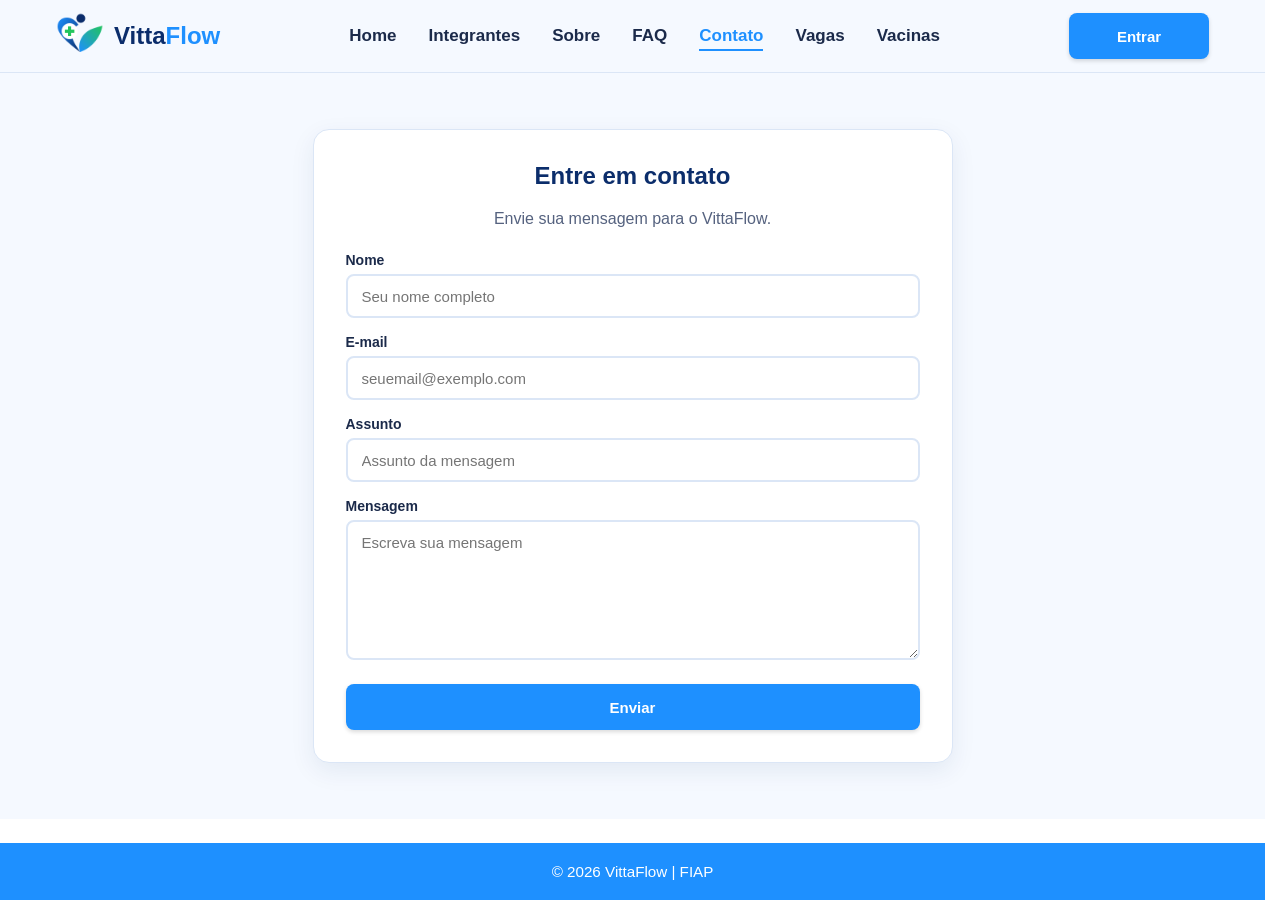
==== commit e5bd0473: "adiciona validação no contato, ajuste navbar" ====
--- a/contato.html
+++ b/contato.html
@@ -46,9 +46,9 @@
 
     <main>
         <section class="secao-contato">
-            <form class="form-contato" action="#" method="post">
+            <form class="form-contato" action="">
                 <h2>Entre em contato</h2>
-                <p>Envie sua mensagem para a equipe do VittaFlow. Responderemos o mais breve possível.</p>
+                <p>Envie sua mensagem para o VittaFlow.</p>
 
                 <label for="nome">
                     Nome
@@ -70,7 +70,7 @@
                     <textarea id="mensagem" name="mensagem" placeholder="Escreva sua mensagem" required></textarea>
                 </label>
 
-                <button type="submit" class="btn">Enviar</button>
+                <button type="submit" class="btn" o>Enviar</button>
             </form>
         </section>
     </main>
@@ -80,6 +80,7 @@
     </footer>
 
     <script src="./js/script.js"></script>
+    <script src="./js/contato.js"></script>
 </body>
 
 </html>
--- a/css/style.css
+++ b/css/style.css
@@ -17,7 +17,9 @@
   --borda: #dbe6f6;
 }
 
-
+html {
+  scrollbar-gutter: stable;
+}
 
 body {
   font-family: "Montserrat", sans-serif;
--- a/css/contato.css
+++ b/css/contato.css
@@ -68,6 +68,7 @@
   box-shadow: none;
 }
 
+
 .form-contato .btn {
   width: 100%;
   margin-top: 8px;
